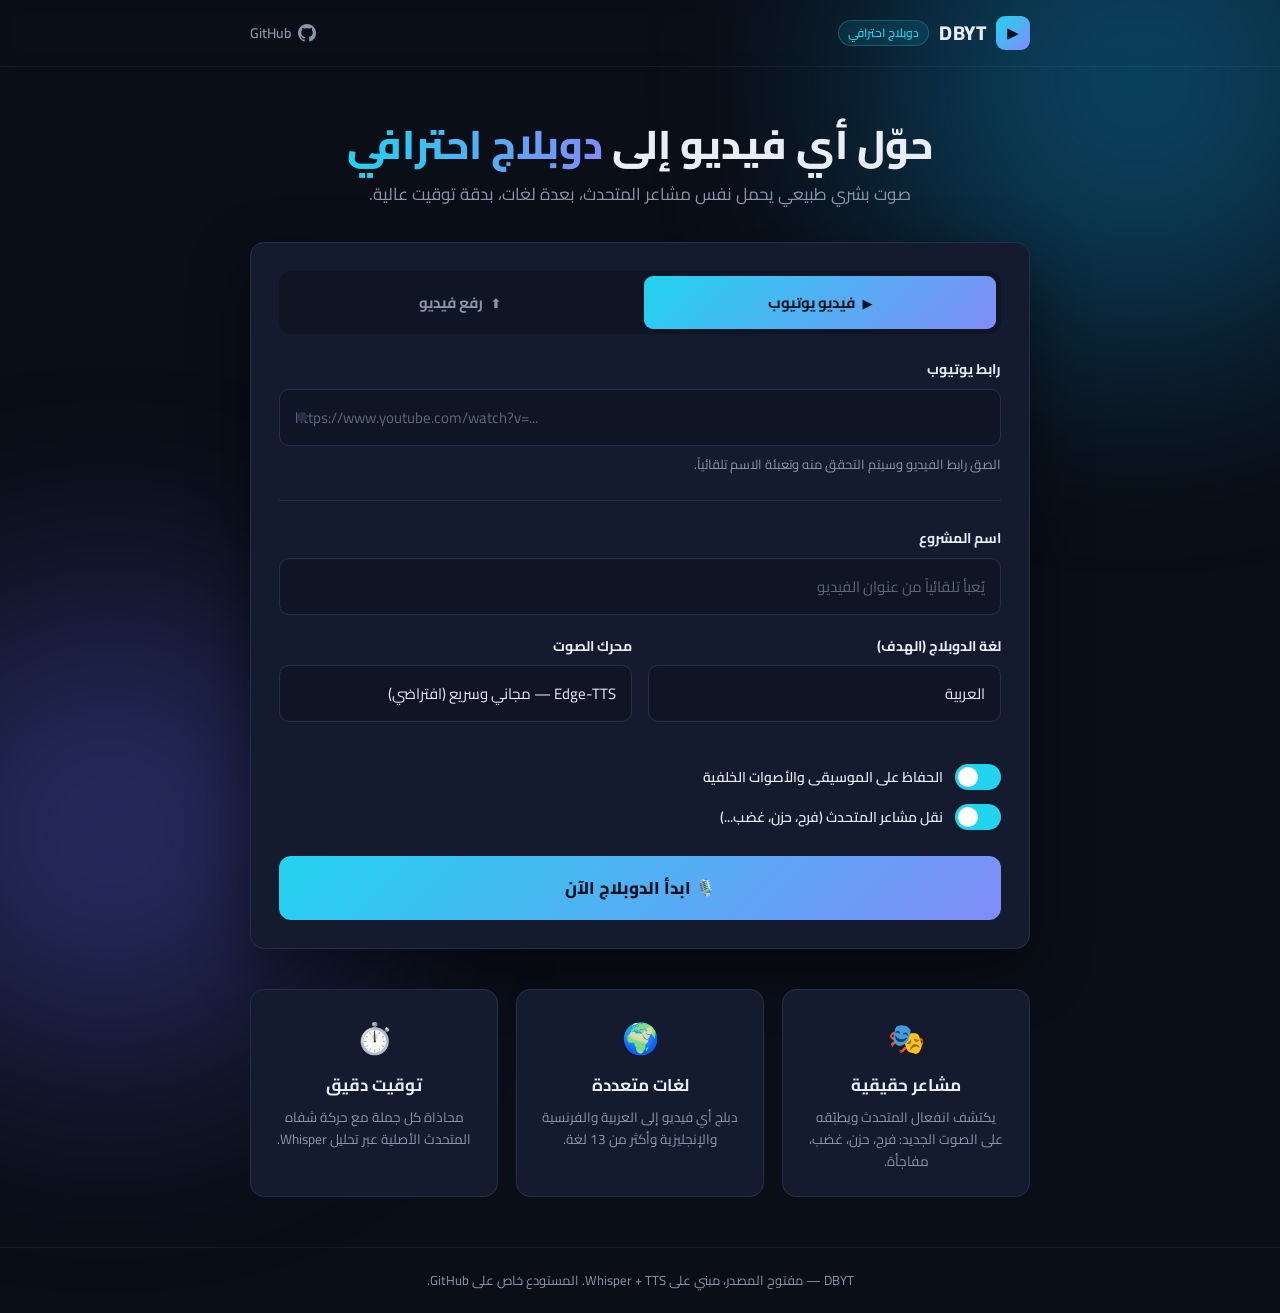
==== frontend/index.html @ 86c77019 "feat: DBYT professional video dubbing app - FastAPI backend + RTL Arabic web UI - YouTube dubbing (y" ====
<!DOCTYPE html>
<html lang="ar" dir="rtl">
<head>
  <meta charset="UTF-8" />
  <meta name="viewport" content="width=device-width, initial-scale=1.0" />
  <title>DBYT — دوبلاج فيديو احترافي</title>
  <link rel="preconnect" href="https://fonts.googleapis.com" />
  <link rel="preconnect" href="https://fonts.gstatic.com" crossorigin />
  <link href="https://fonts.googleapis.com/css2?family=Cairo:wght@400;500;600;700;800&display=swap" rel="stylesheet" />
  <link rel="stylesheet" href="style.css" />
</head>
<body>
  <div class="bg-glow bg-glow-1"></div>
  <div class="bg-glow bg-glow-2"></div>

  <header class="site-header">
    <div class="container header-inner">
      <div class="logo">
        <span class="logo-mark">▶</span>
        <span class="logo-text">DBYT</span>
        <span class="logo-tag">دوبلاج احترافي</span>
      </div>
      <a class="github-link" href="https://github.com/dhiyaddineb-hue/DBYT" target="_blank" rel="noopener">
        <svg width="18" height="18" viewBox="0 0 16 16" fill="currentColor" aria-hidden="true">
          <path d="M8 0C3.58 0 0 3.58 0 8c0 3.54 2.29 6.53 5.47 7.59.4.07.55-.17.55-.38 0-.19-.01-.82-.01-1.49-2.01.37-2.53-.49-2.69-.94-.09-.23-.48-.94-.82-1.13-.28-.15-.68-.52-.01-.53.63-.01 1.08.58 1.23.82.72 1.21 1.87.87 2.33.66.07-.52.28-.87.51-1.07-1.78-.2-3.64-.89-3.64-3.95 0-.87.31-1.59.82-2.15-.08-.2-.36-1.02.08-2.12 0 0 .67-.21 2.2.82.64-.18 1.32-.27 2-.27s1.36.09 2 .27c1.53-1.04 2.2-.82 2.2-.82.44 1.1.16 1.92.08 2.12.51.56.82 1.27.82 2.15 0 3.07-1.87 3.75-3.65 3.95.29.25.54.73.54 1.48 0 1.07-.01 1.93-.01 2.2 0 .21.15.46.55.38A8.01 8.01 0 0 0 16 8c0-4.42-3.58-8-8-8z"/>
        </svg>
        GitHub
      </a>
    </div>
  </header>

  <main class="container">
    <section class="hero">
      <h1>حوّل أي فيديو إلى <span class="gradient-text">دوبلاج احترافي</span></h1>
      <p class="subtitle">صوت بشري طبيعي يحمل نفس مشاعر المتحدث، بعدة لغات، بدقة توقيت عالية.</p>
    </section>

    <section class="card">
      <div class="tabs" role="tablist">
        <button class="tab active" id="tab-youtube" role="tab" aria-selected="true">
          <span class="tab-icon">▶</span> فيديو يوتيوب
        </button>
        <button class="tab" id="tab-upload" role="tab" aria-selected="false">
          <span class="tab-icon">⬆</span> رفع فيديو
        </button>
      </div>

      <!-- YouTube panel -->
      <div class="panel" id="panel-youtube">
        <label class="field-label" for="youtube-url">رابط يوتيوب</label>
        <div class="url-wrap">
          <input
            type="url"
            id="youtube-url"
            class="input url-input"
            placeholder="https://www.youtube.com/watch?v=..."
            autocomplete="off"
            spellcheck="false"
          />
          <span class="link-status" id="link-status" aria-live="polite">
            <span class="status-dot" id="status-dot"></span>
            <span class="status-text" id="status-text"></span>
          </span>
        </div>
        <p class="hint" id="video-meta-hint">الصق رابط الفيديو وسيتم التحقق منه وتعبئة الاسم تلقائياً.</p>
      </div>

      <!-- Upload panel -->
      <div class="panel hidden" id="panel-upload">
        <label class="field-label" for="file-input">ملف الفيديو</label>
        <div class="dropzone" id="dropzone">
          <input type="file" id="file-input" accept="video/*,audio/*" hidden />
          <div class="dropzone-inner">
            <div class="dropzone-icon">⬆</div>
            <p class="dropzone-title">اسحب الملف هنا أو <span class="gradient-text">اضغط للاختيار</span></p>
            <p class="dropzone-sub">MP4, MKV, MOV, WebM, MP3, WAV ... (حتى 2 جيجابايت)</p>
          </div>
        </div>
        <div class="upload-progress hidden" id="upload-progress">
          <div class="progress-track"><div class="progress-fill" id="upload-fill"></div></div>
          <span id="upload-status-text"></span>
        </div>
      </div>

      <div class="divider"></div>

      <div class="field">
        <label class="field-label" for="project-name">اسم المشروع</label>
        <input type="text" id="project-name" class="input" placeholder="يُعبأ تلقائياً من عنوان الفيديو" />
      </div>

      <div class="grid-2">
        <div class="field">
          <label class="field-label" for="target-lang">لغة الدوبلاج (الهدف)</label>
          <select id="target-lang" class="input select">
            <option value="ar" selected>العربية</option>
            <option value="fr">الفرنسية</option>
            <option value="en">الإنجليزية</option>
            <option value="es">الإسبانية</option>
            <option value="de">الألمانية</option>
            <option value="it">الإيطالية</option>
            <option value="pt">البرتغالية</option>
            <option value="tr">التركية</option>
            <option value="ru">الروسية</option>
            <option value="zh">الصينية</option>
            <option value="ja">اليابانية</option>
            <option value="ko">الكورية</option>
            <option value="hi">الهندية</option>
          </select>
        </div>
        <div class="field">
          <label class="field-label" for="engine">محرك الصوت</label>
          <select id="engine" class="input select">
            <option value="edge" selected>Edge-TTS — مجاني وسريع (افتراضي)</option>
            <option value="elevenlabs">ElevenLabs — أعلى جودة ومشاعر حقيقية</option>
            <option value="bark">Bark — مفتوح المصدر بمشاعر (ثقيل)</option>
            <option value="xtts">XTTS — استنساخ صوت المتحدث (يحتاج GPU)</option>
          </select>
        </div>
      </div>

      <div class="toggles">
        <label class="toggle-row">
          <input type="checkbox" id="keep-bg" checked />
          <span class="toggle-ui"></span>
          <span class="toggle-text">الحفاظ على الموسيقى والأصوات الخلفية</span>
        </label>
        <label class="toggle-row">
          <input type="checkbox" id="preserve-emotions" checked />
          <span class="toggle-ui"></span>
          <span class="toggle-text">نقل مشاعر المتحدث (فرح، حزن، غضب...)</span>
        </label>
      </div>

      <button class="cta" id="start-btn">
        <span id="cta-text">🎙️ ابدأ الدوبلاج الآن</span>
      </button>

      <!-- Job status -->
      <div class="job hidden" id="job-status">
        <div class="job-head">
          <span class="job-title" id="job-title"></span>
          <span class="job-badge" id="job-badge">قيد الانتظار</span>
        </div>
        <div class="progress-track"><div class="progress-fill" id="job-fill"></div></div>
        <p class="job-message" id="job-message"></p>
        <a class="download-btn hidden" id="download-btn" download>⬇ تحميل الفيديو المدبلج</a>
      </div>
    </section>

    <section class="features">
      <div class="feature">
        <div class="feature-icon">🎭</div>
        <h3>مشاعر حقيقية</h3>
        <p>يكتشف انفعال المتحدث ويطبّقه على الصوت الجديد: فرح، حزن، غضب، مفاجأة.</p>
      </div>
      <div class="feature">
        <div class="feature-icon">🌍</div>
        <h3>لغات متعددة</h3>
        <p>دبلج أي فيديو إلى العربية والفرنسية والإنجليزية وأكثر من 13 لغة.</p>
      </div>
      <div class="feature">
        <div class="feature-icon">⏱️</div>
        <h3>توقيت دقيق</h3>
        <p>محاذاة كل جملة مع حركة شفاه المتحدث الأصلية عبر تحليل Whisper.</p>
      </div>
    </section>
  </main>

  <footer class="site-footer">
    <div class="container">DBYT — مفتوح المصدر، مبني على Whisper + TTS. المستودع خاص على GitHub.</div>
  </footer>

  <script src="app.js"></script>
</body>
</html>
---- frontend/style.css ----
:root {
  --bg: #0a0e17;
  --bg-2: #0f1524;
  --card: #141b2e;
  --card-2: #1a2338;
  --border: #24304b;
  --text: #e8edf7;
  --text-dim: #8b96ad;
  --accent: #22d3ee;
  --accent-2: #818cf8;
  --green: #34d399;
  --red: #f87171;
  --radius: 14px;
  --shadow: 0 20px 60px rgba(0, 0, 0, 0.45);
}

* { box-sizing: border-box; margin: 0; padding: 0; }

body {
  font-family: "Cairo", system-ui, -apple-system, sans-serif;
  background: var(--bg);
  color: var(--text);
  min-height: 100vh;
  line-height: 1.6;
  overflow-x: hidden;
  position: relative;
}

.bg-glow {
  position: fixed;
  border-radius: 50%;
  filter: blur(120px);
  opacity: 0.35;
  pointer-events: none;
  z-index: 0;
}
.bg-glow-1 { width: 520px; height: 520px; background: #0ea5e9; top: -180px; right: -120px; }
.bg-glow-2 { width: 460px; height: 460px; background: #6366f1; bottom: -160px; left: -120px; }

.container { max-width: 820px; margin: 0 auto; padding: 0 20px; position: relative; z-index: 1; }

/* Header */
.site-header { position: relative; z-index: 2; border-bottom: 1px solid rgba(255,255,255,0.05); backdrop-filter: blur(8px); }
.header-inner { display: flex; align-items: center; justify-content: space-between; padding: 16px 20px; }
.logo { display: flex; align-items: center; gap: 10px; }
.logo-mark {
  display: inline-flex; align-items: center; justify-content: center;
  width: 34px; height: 34px; border-radius: 9px;
  background: linear-gradient(135deg, var(--accent), var(--accent-2));
  color: #06121f; font-size: 15px; font-weight: 800;
}
.logo-text { font-size: 20px; font-weight: 800; letter-spacing: 0.5px; }
.logo-tag {
  font-size: 12px; font-weight: 600; color: var(--accent);
  background: rgba(34, 211, 238, 0.1); border: 1px solid rgba(34, 211, 238, 0.25);
  padding: 2px 9px; border-radius: 999px;
}
.github-link {
  display: inline-flex; align-items: center; gap: 7px;
  color: var(--text-dim); text-decoration: none; font-size: 14px; font-weight: 600;
  transition: color 0.2s;
}
.github-link:hover { color: var(--text); }

/* Hero */
.hero { text-align: center; padding: 52px 0 34px; }
.hero h1 { font-size: 40px; font-weight: 800; line-height: 1.3; }
.hero .subtitle { color: var(--text-dim); font-size: 17px; margin-top: 10px; }
.gradient-text {
  background: linear-gradient(90deg, var(--accent), var(--accent-2));
  -webkit-background-clip: text; background-clip: text; color: transparent;
}

/* Card */
.card {
  background: var(--card);
  border: 1px solid var(--border);
  border-radius: var(--radius);
  padding: 28px;
  box-shadow: var(--shadow);
  margin-bottom: 40px;
}

/* Tabs */
.tabs { display: flex; gap: 8px; background: var(--bg-2); padding: 5px; border-radius: 12px; margin-bottom: 24px; }
.tab {
  flex: 1; display: flex; align-items: center; justify-content: center; gap: 8px;
  padding: 12px; border: none; background: transparent; color: var(--text-dim);
  font-family: inherit; font-size: 15px; font-weight: 700; border-radius: 9px;
  cursor: pointer; transition: all 0.2s;
}
.tab.active { background: linear-gradient(135deg, var(--accent), var(--accent-2)); color: #06121f; }
.tab-icon { font-size: 13px; }

.panel.hidden, .hidden { display: none !important; }

.field-label { display: block; font-size: 14px; font-weight: 700; margin-bottom: 8px; color: var(--text); }

/* URL input + status */
.url-wrap { position: relative; display: flex; align-items: center; }
.url-input { padding-left: 150px; direction: ltr; text-align: left; }
.link-status {
  position: absolute; left: 12px; display: flex; align-items: center; gap: 6px;
  font-size: 13px; font-weight: 600; pointer-events: none;
}
.status-dot {
  width: 10px; height: 10px; border-radius: 50%;
  background: var(--border); transition: all 0.25s;
}
.status-dot.valid { background: var(--green); box-shadow: 0 0 0 4px rgba(52, 211, 153, 0.18); }
.status-dot.invalid { background: var(--red); box-shadow: 0 0 0 4px rgba(248, 113, 113, 0.18); }
.status-dot.checking { background: #fbbf24; animation: pulse 1s infinite; }
.status-text.valid { color: var(--green); }
.status-text.invalid { color: var(--red); }
.status-text.checking { color: #fbbf24; }
@keyframes pulse { 0%,100% { opacity: 1; } 50% { opacity: 0.4; } }

.hint { font-size: 13px; color: var(--text-dim); margin-top: 8px; min-height: 20px; }
.hint.success { color: var(--green); }

/* Inputs */
.input {
  width: 100%; padding: 13px 15px; font-family: inherit; font-size: 15px;
  background: var(--bg-2); border: 1.5px solid var(--border); border-radius: 10px;
  color: var(--text); transition: border-color 0.2s, box-shadow 0.2s; outline: none;
}
.input::placeholder { color: #5b6578; }
.input:focus { border-color: var(--accent); box-shadow: 0 0 0 3px rgba(34, 211, 238, 0.15); }
.select { appearance: none; cursor: pointer; }

.divider { height: 1px; background: var(--border); margin: 26px 0; }
.field { margin-bottom: 20px; }
.grid-2 { display: grid; grid-template-columns: 1fr 1fr; gap: 16px; }

/* Dropzone */
.dropzone {
  border: 2px dashed var(--border); border-radius: 12px;
  padding: 34px; text-align: center; cursor: pointer; transition: all 0.2s;
  background: var(--bg-2);
}
.dropzone:hover, .dropzone.dragover { border-color: var(--accent); background: rgba(34, 211, 238, 0.04); }
.dropzone-icon { font-size: 30px; margin-bottom: 8px; }
.dropzone-title { font-size: 16px; font-weight: 700; }
.dropzone-sub { font-size: 13px; color: var(--text-dim); margin-top: 4px; }

/* Toggles */
.toggles { display: flex; flex-direction: column; gap: 14px; margin: 22px 0 26px; }
.toggle-row { display: flex; align-items: center; gap: 12px; cursor: pointer; user-select: none; }
.toggle-row input { display: none; }
.toggle-ui {
  width: 46px; height: 26px; border-radius: 999px; background: var(--border);
  position: relative; transition: background 0.2s; flex-shrink: 0;
}
.toggle-ui::after {
  content: ""; position: absolute; top: 3px; right: 3px; width: 20px; height: 20px;
  border-radius: 50%; background: #fff; transition: transform 0.2s;
}
.toggle-row input:checked + .toggle-ui { background: var(--accent); }
.toggle-row input:checked + .toggle-ui::after { transform: translateX(-20px); }
.toggle-text { font-size: 14px; font-weight: 600; }

/* CTA */
.cta {
  width: 100%; padding: 16px; border: none; border-radius: 12px; cursor: pointer;
  background: linear-gradient(135deg, var(--accent), var(--accent-2));
  color: #06121f; font-family: inherit; font-size: 17px; font-weight: 800;
  transition: transform 0.15s, opacity 0.2s;
}
.cta:hover { transform: translateY(-2px); }
.cta:disabled { opacity: 0.55; cursor: not-allowed; transform: none; }

/* Job status */
.job { margin-top: 26px; padding-top: 24px; border-top: 1px solid var(--border); }
.job-head { display: flex; align-items: center; justify-content: space-between; margin-bottom: 12px; }
.job-title { font-weight: 700; font-size: 15px; }
.job-badge {
  font-size: 12px; font-weight: 700; padding: 3px 11px; border-radius: 999px;
  background: rgba(251, 191, 36, 0.12); color: #fbbf24;
}
.job-badge.done { background: rgba(52, 211, 153, 0.12); color: var(--green); }
.job-badge.error { background: rgba(248, 113, 113, 0.12); color: var(--red); }
.progress-track { height: 10px; background: var(--bg-2); border-radius: 999px; overflow: hidden; }
.progress-fill {
  height: 100%; width: 0; border-radius: 999px;
  background: linear-gradient(90deg, var(--accent), var(--accent-2));
  transition: width 0.4s ease;
}
.job-message { color: var(--text-dim); font-size: 14px; margin-top: 10px; }
.download-btn {
  display: inline-flex; align-items: center; gap: 8px; margin-top: 16px;
  padding: 12px 22px; border-radius: 10px; text-decoration: none;
  background: var(--green); color: #05231a; font-weight: 800; font-size: 15px;
  transition: transform 0.15s;
}
.download-btn:hover { transform: translateY(-2px); }

/* Features */
.features { display: grid; grid-template-columns: repeat(3, 1fr); gap: 18px; margin-bottom: 50px; }
.feature {
  background: var(--card); border: 1px solid var(--border); border-radius: var(--radius);
  padding: 24px; text-align: center;
}
.feature-icon { font-size: 30px; margin-bottom: 10px; }
.feature h3 { font-size: 17px; margin-bottom: 8px; }
.feature p { font-size: 13.5px; color: var(--text-dim); }

/* Footer */
.site-footer { border-top: 1px solid rgba(255,255,255,0.05); padding: 22px 0; text-align: center; color: var(--text-dim); font-size: 13px; position: relative; z-index: 1; }

/* Upload progress */
.upload-progress { margin-top: 12px; }
.upload-progress .progress-track { margin-bottom: 8px; }
#upload-status-text { font-size: 13px; color: var(--text-dim); }

@media (max-width: 640px) {
  .hero h1 { font-size: 30px; }
  .grid-2, .features { grid-template-columns: 1fr; }
  .url-input { padding-left: 130px; }
}
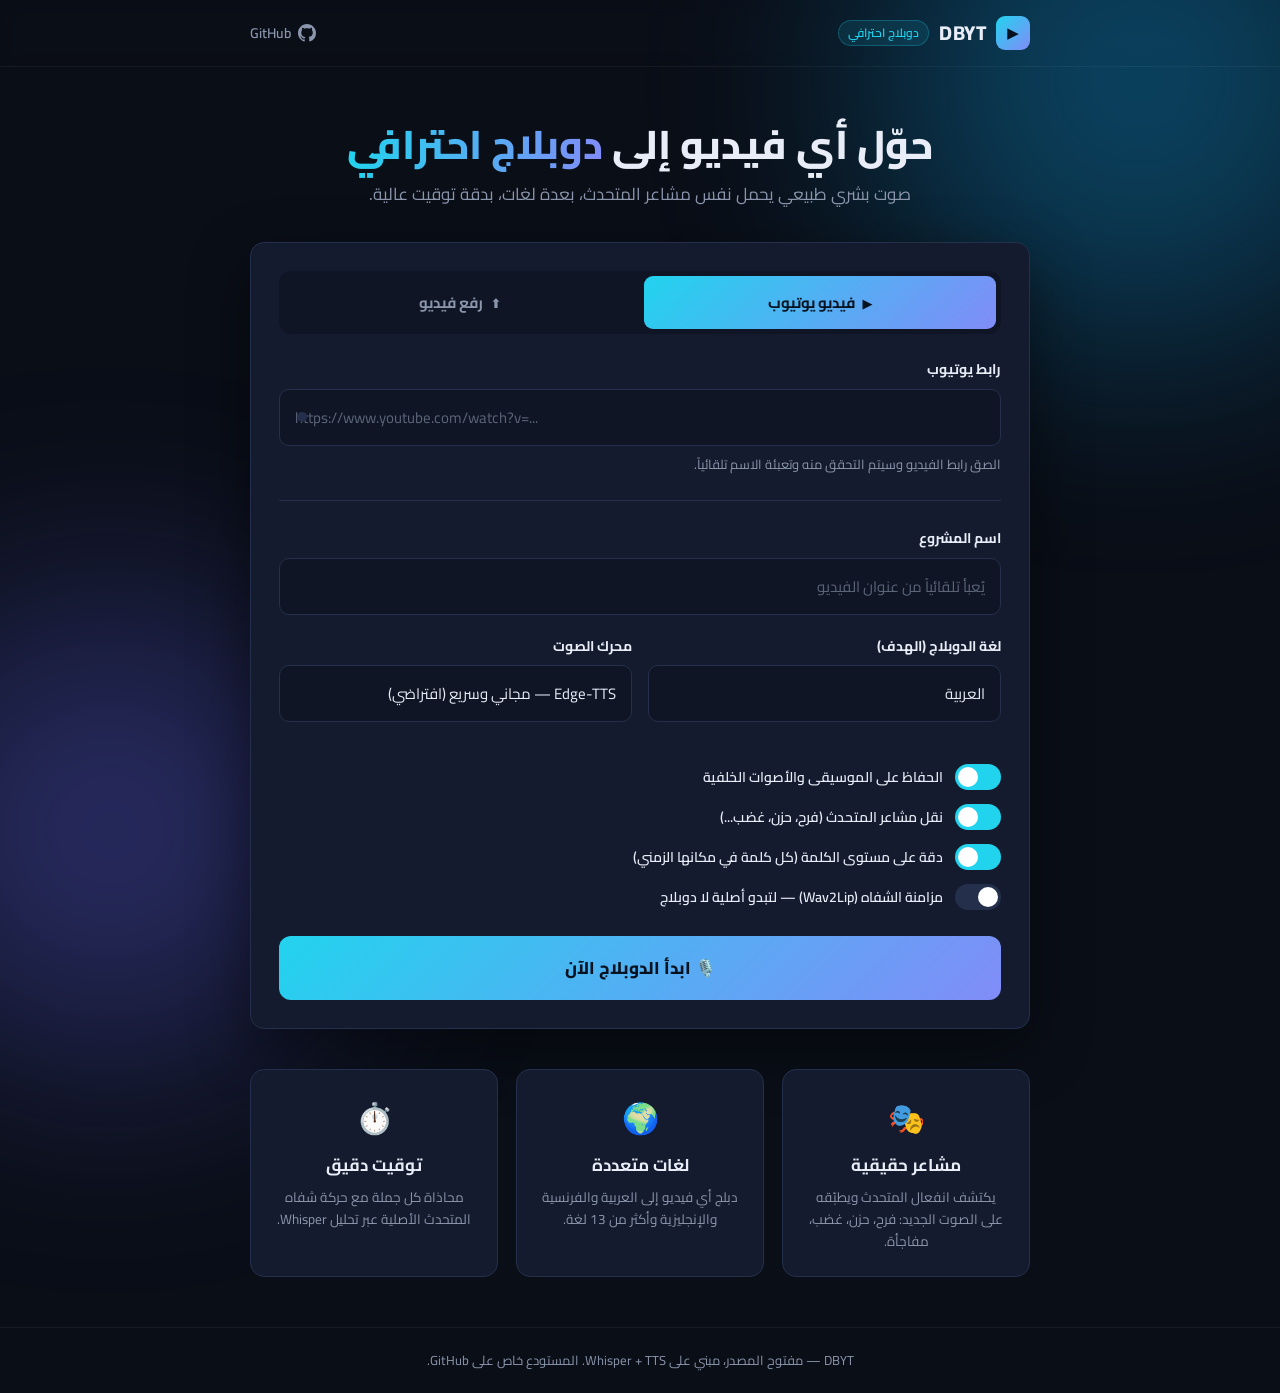
==== commit d3595c87: "feat: word-level dubbing + Wav2Lip lip-sync + repo-as-workspace - Single workspace/ folder for all p" ====
--- a/frontend/index.html
+++ b/frontend/index.html
@@ -130,6 +130,16 @@
           <span class="toggle-ui"></span>
           <span class="toggle-text">نقل مشاعر المتحدث (فرح، حزن، غضب...)</span>
         </label>
+        <label class="toggle-row">
+          <input type="checkbox" id="word-level" checked />
+          <span class="toggle-ui"></span>
+          <span class="toggle-text">دقة على مستوى الكلمة (كل كلمة في مكانها الزمني)</span>
+        </label>
+        <label class="toggle-row">
+          <input type="checkbox" id="lip-sync" />
+          <span class="toggle-ui"></span>
+          <span class="toggle-text">مزامنة الشفاه (Wav2Lip) — لتبدو أصلية لا دوبلاج</span>
+        </label>
       </div>
 
       <button class="cta" id="start-btn">
